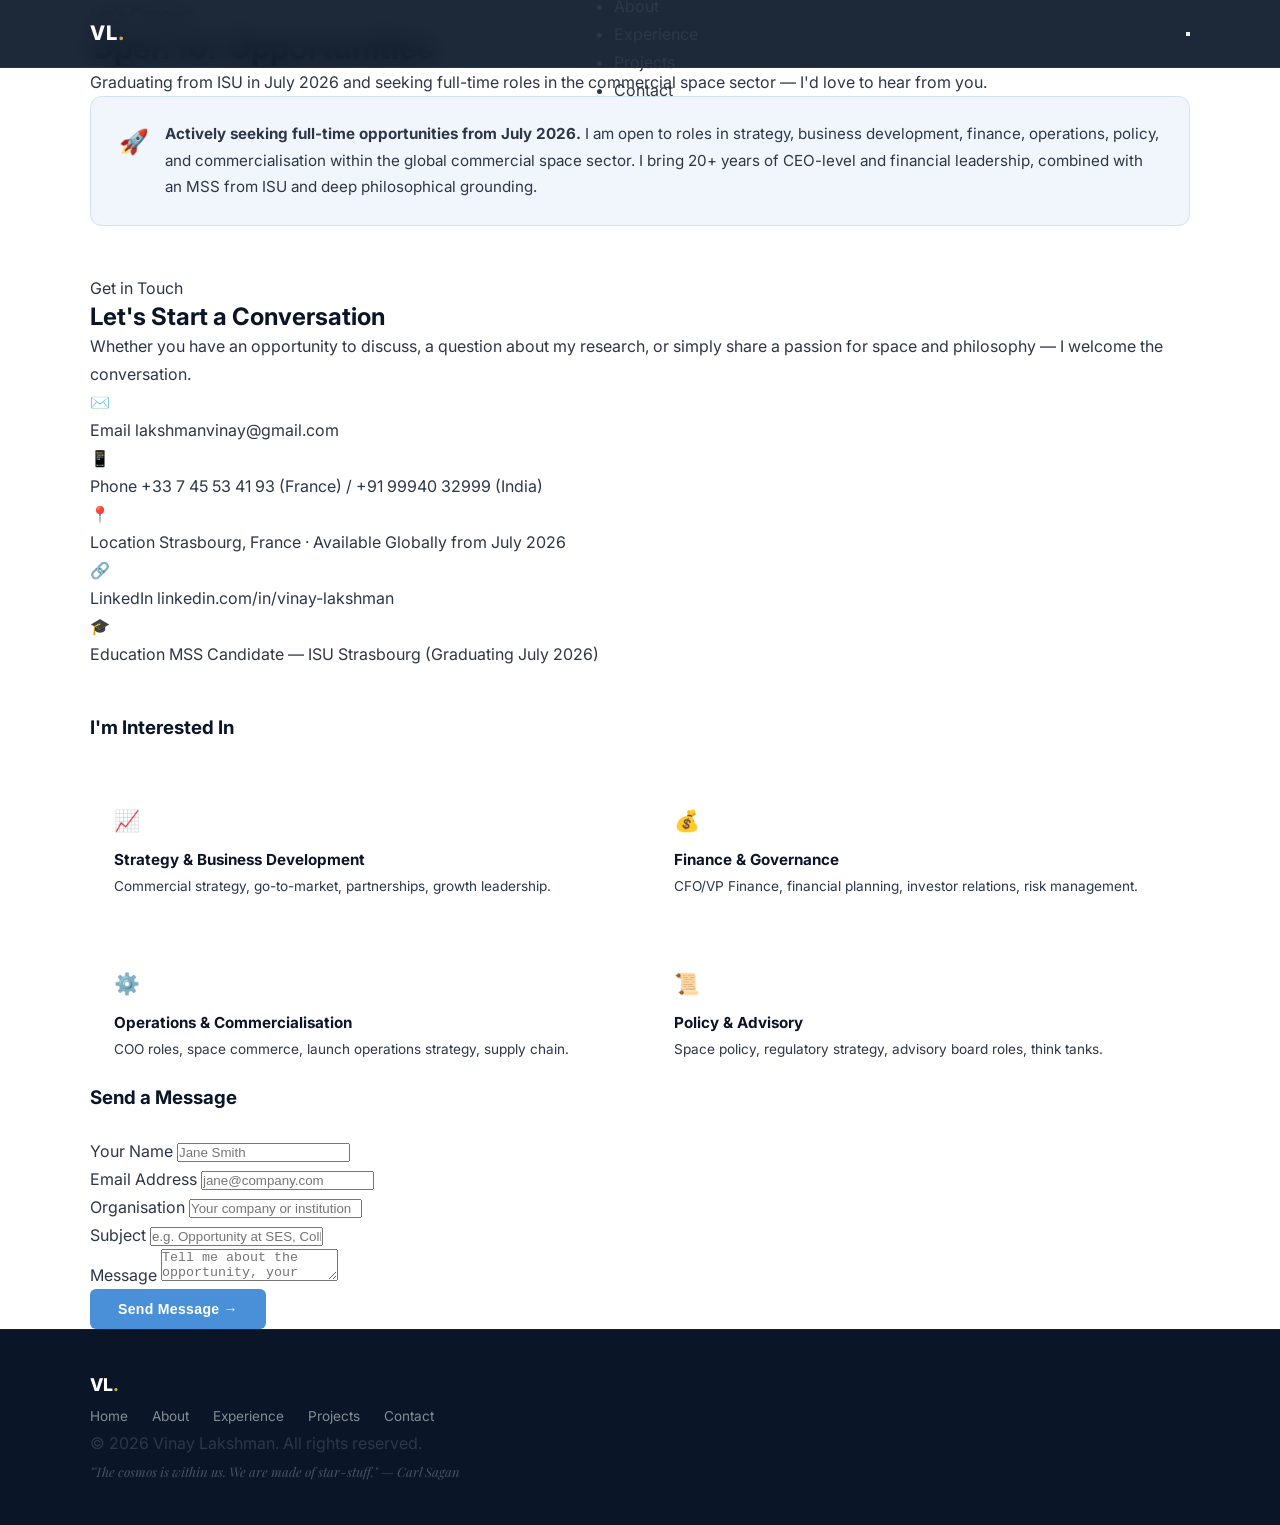
==== contact.html @ bd065288 "Add files via upload" ====
<!DOCTYPE html>
<html lang="en">
<head>
  <meta charset="UTF-8" />
  <meta name="viewport" content="width=device-width, initial-scale=1.0" />
  <title>Contact — Vinay Lakshman</title>
  <meta name="description" content="Get in touch with Vinay Lakshman — open to opportunities in the commercial space sector from July 2026." />
  <link rel="preconnect" href="https://fonts.googleapis.com" />
  <link href="https://fonts.googleapis.com/css2?family=Inter:wght@300;400;500;600;700&family=Playfair+Display:ital,wght@0,600;1,400&display=swap" rel="stylesheet" />
  <link rel="stylesheet" href="css/style.css" />
  <style>
    .contact-hero-note {
      background: rgba(74, 144, 217, 0.08);
      border: 1px solid rgba(74, 144, 217, 0.2);
      border-radius: 12px;
      padding: 24px 28px;
      margin-bottom: 48px;
      display: flex;
      align-items: flex-start;
      gap: 16px;
    }
    .contact-hero-note .note-icon { font-size: 1.5rem; flex-shrink: 0; }
    .contact-hero-note p { font-size: 0.95rem; color: var(--color-text-light); margin: 0; }
    .contact-hero-note p strong { color: var(--color-text); }

    .form-success {
      display: none;
      background: rgba(74, 144, 217, 0.08);
      border: 1px solid rgba(74, 144, 217, 0.3);
      border-radius: 12px;
      padding: 24px;
      text-align: center;
      margin-top: 16px;
    }
    .form-success p { color: var(--color-text); margin: 0; font-weight: 500; }

    .opportunity-cards {
      display: grid;
      grid-template-columns: repeat(2, 1fr);
      gap: 20px;
      margin-top: 40px;
    }
    .opportunity-card {
      background: var(--color-bg-alt);
      border-radius: 12px;
      padding: 24px;
      border: 1px solid var(--color-border);
    }
    .opportunity-card .icon { font-size: 1.3rem; margin-bottom: 10px; display: block; }
    .opportunity-card h4 { font-size: 0.95rem; margin-bottom: 6px; }
    .opportunity-card p { font-size: 0.85rem; color: var(--color-text-light); margin: 0; }

    @media (max-width: 968px) {
      .opportunity-cards { grid-template-columns: 1fr; }
    }
  </style>
</head>
<body>

  <!-- Navigation -->
  <nav class="navbar scrolled" id="navbar">
    <div class="container">
      <a href="index.html" class="nav-logo">VL<span>.</span></a>
      <ul class="nav-links" id="nav-links">
        <li><a href="index.html">Home</a></li>
        <li><a href="about.html">About</a></li>
        <li><a href="experience.html">Experience</a></li>
        <li><a href="projects.html">Projects</a></li>
        <li><a href="contact.html" class="active">Contact</a></li>
      </ul>
      <button class="nav-toggle" id="nav-toggle" aria-label="Toggle menu">
        <span></span><span></span><span></span>
      </button>
    </div>
  </nav>

  <!-- Page Hero -->
  <div class="page-hero">
    <div class="container">
      <span class="section-label">Let's Connect</span>
      <h1>Open for Opportunities</h1>
      <p>Graduating from ISU in July 2026 and seeking full-time roles in the commercial space sector — I'd love to hear from you.</p>
    </div>
  </div>

  <!-- Contact Section -->
  <section class="contact-section">
    <div class="container">

      <div class="contact-hero-note fade-in">
        <span class="note-icon">🚀</span>
        <p>
          <strong>Actively seeking full-time opportunities from July 2026.</strong> I am open to roles in strategy, business development, finance, operations, policy, and commercialisation within the global commercial space sector. I bring 20+ years of CEO-level and financial leadership, combined with an MSS from ISU and deep philosophical grounding.
        </p>
      </div>

      <div class="contact-grid">

        <!-- Left: Info -->
        <div class="contact-info fade-in">
          <span class="section-label">Get in Touch</span>
          <h2>Let's Start a Conversation</h2>
          <p>Whether you have an opportunity to discuss, a question about my research, or simply share a passion for space and philosophy — I welcome the conversation.</p>

          <div class="contact-details">
            <div class="contact-item">
              <div class="contact-icon">✉️</div>
              <div class="contact-item-text">
                <span class="label">Email</span>
                <a href="mailto:lakshmanvinay@gmail.com">lakshmanvinay@gmail.com</a>
              </div>
            </div>
            <div class="contact-item">
              <div class="contact-icon">📱</div>
              <div class="contact-item-text">
                <span class="label">Phone</span>
                <span>+33 7 45 53 41 93 (France) / +91 99940 32999 (India)</span>
              </div>
            </div>
            <div class="contact-item">
              <div class="contact-icon">📍</div>
              <div class="contact-item-text">
                <span class="label">Location</span>
                <span>Strasbourg, France · Available Globally from July 2026</span>
              </div>
            </div>
            <div class="contact-item">
              <div class="contact-icon">🔗</div>
              <div class="contact-item-text">
                <span class="label">LinkedIn</span>
                <a href="https://www.linkedin.com/in/vinay-lakshman" target="_blank">linkedin.com/in/vinay-lakshman</a>
              </div>
            </div>
            <div class="contact-item">
              <div class="contact-icon">🎓</div>
              <div class="contact-item-text">
                <span class="label">Education</span>
                <span>MSS Candidate — ISU Strasbourg (Graduating July 2026)</span>
              </div>
            </div>
          </div>

          <!-- Opportunity Types -->
          <h3 style="margin-top: 48px; margin-bottom: 20px;">I'm Interested In</h3>
          <div class="opportunity-cards">
            <div class="opportunity-card">
              <span class="icon">📈</span>
              <h4>Strategy &amp; Business Development</h4>
              <p>Commercial strategy, go-to-market, partnerships, growth leadership.</p>
            </div>
            <div class="opportunity-card">
              <span class="icon">💰</span>
              <h4>Finance &amp; Governance</h4>
              <p>CFO/VP Finance, financial planning, investor relations, risk management.</p>
            </div>
            <div class="opportunity-card">
              <span class="icon">⚙️</span>
              <h4>Operations &amp; Commercialisation</h4>
              <p>COO roles, space commerce, launch operations strategy, supply chain.</p>
            </div>
            <div class="opportunity-card">
              <span class="icon">📜</span>
              <h4>Policy &amp; Advisory</h4>
              <p>Space policy, regulatory strategy, advisory board roles, think tanks.</p>
            </div>
          </div>
        </div>

        <!-- Right: Form -->
        <div class="fade-in">
          <div class="contact-form">
            <h3 style="margin-bottom: 28px;">Send a Message</h3>
            <form id="contact-form">
              <div class="form-group">
                <label for="name">Your Name</label>
                <input type="text" id="name" name="name" placeholder="Jane Smith" required />
              </div>
              <div class="form-group">
                <label for="email">Email Address</label>
                <input type="email" id="email" name="email" placeholder="jane@company.com" required />
              </div>
              <div class="form-group">
                <label for="organisation">Organisation</label>
                <input type="text" id="organisation" name="organisation" placeholder="Your company or institution" />
              </div>
              <div class="form-group">
                <label for="subject">Subject</label>
                <input type="text" id="subject" name="subject" placeholder="e.g. Opportunity at SES, Collaboration on research..." />
              </div>
              <div class="form-group">
                <label for="message">Message</label>
                <textarea id="message" name="message" placeholder="Tell me about the opportunity, your organisation, or what you'd like to discuss..." required></textarea>
              </div>
              <button type="submit" class="btn btn-primary">Send Message →</button>
            </form>
            <div class="form-success" id="form-success">
              <p>✅ Thank you — I'll be in touch soon.</p>
            </div>
          </div>
        </div>

      </div>
    </div>
  </section>

  <!-- Footer -->
  <footer class="footer">
    <div class="container">
      <div class="footer-content">
        <div class="footer-logo">VL<span>.</span></div>
        <ul class="footer-links">
          <li><a href="index.html">Home</a></li>
          <li><a href="about.html">About</a></li>
          <li><a href="experience.html">Experience</a></li>
          <li><a href="projects.html">Projects</a></li>
          <li><a href="contact.html">Contact</a></li>
        </ul>
      </div>
      <div class="footer-bottom">
        <p>© 2026 Vinay Lakshman. All rights reserved.</p>
        <span class="footer-quote">"The cosmos is within us. We are made of star-stuff." — Carl Sagan</span>
      </div>
    </div>
  </footer>

  <script src="js/main.js"></script>
</body>
</html>
---- css/style.css ----
/* ============================================
   VINAY LAKSHMAN — Personal Website
   Single-Page Design · Clean & Modern
   ============================================ */

:root {
  --navy:        #0a1628;
  --navy-mid:    #1a2a4a;
  --blue:        #4a90d9;
  --blue-light:  #6bb0f0;
  --gold:        #c9a84c;
  --gold-light:  #e8c97a;
  --text:        #2d3748;
  --text-light:  #718096;
  --bg:          #ffffff;
  --bg-alt:      #f7f8fc;
  --border:      #e2e8f0;
  --max-w:       1100px;
  --radius:      16px;
  --transition:  0.35s ease;
  --font-sans:   'Inter', sans-serif;
  --font-serif:  'Playfair Display', serif;
}

*, *::before, *::after { margin: 0; padding: 0; box-sizing: border-box; }

html { scroll-behavior: smooth; font-size: 16px; }

body {
  font-family: var(--font-sans);
  color: var(--text);
  background: var(--bg);
  line-height: 1.75;
  -webkit-font-smoothing: antialiased;
}

a { text-decoration: none; color: inherit; transition: color var(--transition); }
img { max-width: 100%; display: block; }

h1, h2, h3, h4 {
  font-family: var(--font-sans);
  font-weight: 700;
  line-height: 1.25;
  color: var(--navy);
}

.container {
  width: 92%;
  max-width: var(--max-w);
  margin: 0 auto;
}

/* ── NAV ──────────────────────────────────── */
.navbar {
  position: fixed; top: 0; left: 0; width: 100%;
  height: 68px; z-index: 100;
  display: flex; align-items: center;
  background: rgba(10,22,40,0.92);
  backdrop-filter: blur(12px);
  border-bottom: 1px solid rgba(255,255,255,0.06);
}
.navbar .container {
  display: flex; align-items: center; justify-content: space-between;
}
.nav-logo {
  font-size: 1.25rem; font-weight: 800; color: #fff; letter-spacing: 1px;
}
.nav-logo span { color: var(--gold); }
.nav-right {
  display: flex; align-items: center; gap: 12px;
}
.nav-btn {
  padding: 9px 22px; border-radius: 6px; font-size: 0.85rem; font-weight: 600;
  border: 1.5px solid rgba(255,255,255,0.25); color: rgba(255,255,255,0.85);
  transition: all var(--transition); cursor: pointer; background: transparent;
}
.nav-btn:hover { border-color: var(--gold); color: var(--gold); }
.nav-btn.primary { background: var(--blue); border-color: var(--blue); color: #fff; }
.nav-btn.primary:hover { background: var(--blue-light); border-color: var(--blue-light); }

/* ── HERO ─────────────────────────────────── */
.hero {
  min-height: 100vh;
  background: linear-gradient(150deg, var(--navy) 0%, var(--navy-mid) 60%, #0f2847 100%);
  display: flex; align-items: center;
  position: relative; overflow: hidden;
  padding-top: 68px;
}
.hero::after {
  content: '';
  position: absolute; inset: 0;
  background:
    radial-gradient(ellipse at 75% 25%, rgba(74,144,217,0.18) 0%, transparent 55%),
    radial-gradient(ellipse at 20% 75%, rgba(201,168,76,0.09) 0%, transparent 50%);
}
#stars-canvas {
  position: absolute; top: 0; left: 0; width: 100%; height: 100%; z-index: 1;
}
.hero .container {
  position: relative; z-index: 2;
  display: grid;
  grid-template-columns: 300px 1fr;
  gap: 72px;
  align-items: center;
  padding: 80px 0;
}

/* Photo */
.hero-photo-wrap {
  display: flex; flex-direction: column; align-items: center; gap: 16px;
}
.hero-photo {
  width: 260px; height: 300px;
  border-radius: var(--radius);
  background: rgba(255,255,255,0.05);
  border: 2px dashed rgba(255,255,255,0.2);
  display: flex; flex-direction: column;
  align-items: center; justify-content: center;
  text-align: center; padding: 24px;
  overflow: hidden; position: relative;
}
.hero-photo img {
  position: absolute; inset: 0;
  width: 100%; height: 100%;
  object-fit: cover; border-radius: calc(var(--radius) - 2px);
}
.hero-photo .photo-placeholder {
  display: flex; flex-direction: column; align-items: center; gap: 12px;
}
.hero-photo .photo-placeholder .icon { font-size: 2.5rem; opacity: 0.5; }
.hero-photo .photo-placeholder p {
  font-size: 0.82rem; color: rgba(255,255,255,0.4); line-height: 1.5;
}
.hero-photo-name {
  font-size: 1rem; font-weight: 700; color: #fff; letter-spacing: 1px; text-align: center;
}
.hero-photo-title {
  font-size: 0.78rem; color: var(--gold); text-align: center; letter-spacing: 0.5px;
}

/* Intro text */
.hero-text {}
.hero-eyebrow {
  display: inline-block;
  font-size: 0.72rem; font-weight: 700; letter-spacing: 3px; text-transform: uppercase;
  color: var(--gold); margin-bottom: 14px;
}
.hero-text h1 {
  font-size: clamp(2rem, 4vw, 3rem); color: #fff; margin-bottom: 32px; font-weight: 700;
}
.hero-text h1 em {
  font-style: normal; color: var(--blue-light);
}
.intro-paras { display: flex; flex-direction: column; gap: 18px; }
.intro-para {
  font-size: 0.98rem; color: rgba(255,255,255,0.72); line-height: 1.85;
}
.intro-para .label {
  display: inline-block; font-size: 0.7rem; font-weight: 700;
  letter-spacing: 2px; text-transform: uppercase;
  color: var(--gold); margin-bottom: 6px;
}
.hero-actions { display: flex; gap: 14px; margin-top: 36px; flex-wrap: wrap; }
.btn {
  display: inline-flex; align-items: center; gap: 8px;
  padding: 12px 28px; border-radius: 6px;
  font-size: 0.88rem; font-weight: 600; letter-spacing: 0.3px;
  transition: all var(--transition); cursor: pointer; border: none;
}
.btn-primary { background: var(--blue); color: #fff; }
.btn-primary:hover { background: var(--blue-light); transform: translateY(-2px); box-shadow: 0 8px 24px rgba(74,144,217,0.35); }
.btn-ghost { background: transparent; color: rgba(255,255,255,0.8); border: 1.5px solid rgba(255,255,255,0.25); }
.btn-ghost:hover { border-color: var(--gold); color: var(--gold); transform: translateY(-2px); }

/* ── THREE BOXES ──────────────────────────── */
.boxes-section {
  background: var(--bg-alt);
  padding: 80px 0 100px;
}
.boxes-grid {
  display: grid;
  grid-template-columns: repeat(3, 1fr);
  gap: 24px;
  margin-bottom: 48px;
}
.box-trigger {
  background: var(--bg);
  border: 1.5px solid var(--border);
  border-radius: var(--radius);
  padding: 36px 28px;
  cursor: pointer;
  text-align: center;
  transition: all var(--transition);
  position: relative;
  overflow: hidden;
  user-select: none;
}
.box-trigger::before {
  content: '';
  position: absolute; top: 0; left: 0; right: 0; height: 4px;
  background: linear-gradient(90deg, var(--blue), var(--gold));
  transform: scaleX(0); transform-origin: left;
  transition: transform var(--transition);
}
.box-trigger:hover::before,
.box-trigger.active::before { transform: scaleX(1); }
.box-trigger:hover {
  border-color: transparent;
  box-shadow: 0 12px 48px rgba(0,0,0,0.08);
  transform: translateY(-4px);
}
.box-trigger.active {
  border-color: var(--blue);
  box-shadow: 0 12px 48px rgba(74,144,217,0.12);
  transform: translateY(-4px);
}
.box-icon { font-size: 2.2rem; margin-bottom: 14px; }
.box-title {
  font-size: 1.1rem; font-weight: 700; color: var(--navy); margin-bottom: 6px;
}
.box-subtitle { font-size: 0.85rem; color: var(--text-light); }
.box-arrow {
  display: inline-block; margin-top: 16px; font-size: 1.1rem;
  color: var(--blue); transition: transform var(--transition);
}
.box-trigger.active .box-arrow { transform: rotate(180deg); }

/* Panel */
.box-panel {
  background: var(--bg);
  border-radius: var(--radius);
  border: 1.5px solid var(--border);
  overflow: hidden;
  max-height: 0;
  transition: max-height 0.6s cubic-bezier(0.4,0,0.2,1), opacity 0.4s ease, border-color 0.3s ease;
  opacity: 0;
}
.box-panel.open {
  max-height: 9000px;
  opacity: 1;
  border-color: var(--blue);
}
.panel-inner { padding: 56px 64px; }

/* ── PANEL SECTION HEADER ─────────────────── */
.panel-header {
  display: flex; align-items: center; gap: 16px;
  margin-bottom: 48px; padding-bottom: 24px;
  border-bottom: 2px solid var(--bg-alt);
}
.panel-header-icon { font-size: 2rem; }
.panel-header h2 { font-size: 1.8rem; }
.panel-header p { color: var(--text-light); font-size: 0.95rem; margin-top: 4px; }

/* ── EXPERIENCE PANEL ─────────────────────── */
.exp-list { display: flex; flex-direction: column; gap: 0; }
.exp-item {
  display: grid;
  grid-template-columns: 180px 1fr;
  gap: 0;
  position: relative;
}
.exp-item:not(:last-child)::after {
  content: '';
  position: absolute;
  left: 179px;
  top: 0; bottom: 0;
  width: 1px;
  background: var(--border);
}
.exp-left {
  padding: 28px 32px 28px 0;
  border-right: 1px solid var(--border);
  text-align: right;
}
.exp-date {
  font-size: 0.78rem; font-weight: 700; text-transform: uppercase;
  letter-spacing: 1px; color: var(--blue); margin-bottom: 8px;
  display: block;
}
.exp-logo-wrap {
  width: 72px; height: 40px;
  margin: 0 0 0 auto;
  display: flex; align-items: center; justify-content: flex-end;
}
.exp-logo-wrap img {
  max-width: 72px; max-height: 36px;
  object-fit: contain; filter: grayscale(20%);
}
.company-badge {
  display: inline-block;
  font-size: 0.7rem; font-weight: 700; letter-spacing: 1px;
  padding: 4px 10px; border-radius: 4px;
  background: var(--bg-alt); color: var(--navy);
  border: 1px solid var(--border);
  text-transform: uppercase;
}
.exp-right {
  padding: 28px 0 28px 32px;
}
.exp-right h3 { font-size: 1.05rem; margin-bottom: 2px; }
.exp-company {
  font-size: 0.88rem; font-weight: 600; color: var(--blue); margin-bottom: 4px;
}
.exp-company a { color: var(--blue); }
.exp-company a:hover { color: var(--navy); }
.exp-location { font-size: 0.8rem; color: var(--text-light); margin-bottom: 14px; }
.exp-bullets { list-style: none; display: flex; flex-direction: column; gap: 7px; }
.exp-bullets li {
  font-size: 0.9rem; color: var(--text-light);
  padding-left: 16px; position: relative; line-height: 1.65;
}
.exp-bullets li::before {
  content: '→'; position: absolute; left: 0;
  color: var(--blue); font-size: 0.78rem; top: 3px;
}
.exp-sub-roles { margin-bottom: 10px; display: flex; flex-direction: column; gap: 3px; }
.exp-sub-role { font-size: 0.82rem; color: var(--text-light); }
.exp-sub-role strong { color: var(--text); }
.exp-tags { display: flex; flex-wrap: wrap; gap: 6px; margin-top: 12px; }
.exp-tag {
  font-size: 0.72rem; padding: 3px 10px; border-radius: 20px;
  background: rgba(74,144,217,0.08); color: var(--blue); font-weight: 500;
}
.achievement {
  display: inline-flex; align-items: center; gap: 6px;
  background: rgba(201,168,76,0.1); color: #7a5c1e;
  border: 1px solid rgba(201,168,76,0.3);
  font-size: 0.75rem; font-weight: 600; padding: 4px 12px;
  border-radius: 20px; margin-top: 10px; margin-right: 6px;
}

/* ── EDUCATION PANEL ──────────────────────── */
.edu-list { display: flex; flex-direction: column; gap: 32px; }
.edu-item {
  background: var(--bg-alt);
  border-radius: 12px;
  padding: 32px 36px;
  border-left: 4px solid var(--blue);
  transition: box-shadow var(--transition);
}
.edu-item:hover { box-shadow: 0 6px 24px rgba(0,0,0,0.06); }
.edu-item.featured { border-left-color: var(--gold); background: #fffdf5; }
.edu-item.philosophy { border-left-color: #9b59b6; }
.edu-header { display: flex; align-items: flex-start; justify-content: space-between; gap: 16px; margin-bottom: 12px; }
.edu-header h3 { font-size: 1.05rem; }
.edu-dates { font-size: 0.78rem; color: var(--text-light); white-space: nowrap; font-weight: 600; }
.edu-school { font-size: 0.9rem; font-weight: 600; color: var(--blue); margin-bottom: 4px; }
.edu-item.featured .edu-school { color: #b8860b; }
.edu-item.philosophy .edu-school { color: #9b59b6; }
.edu-school a { color: inherit; }
.edu-school a:hover { text-decoration: underline; }
.edu-location { font-size: 0.82rem; color: var(--text-light); margin-bottom: 14px; }
.edu-body { font-size: 0.9rem; color: var(--text-light); line-height: 1.75; }
.edu-body p { margin-bottom: 10px; }
.edu-body p:last-child { margin-bottom: 0; }
.edu-project {
  background: rgba(74,144,217,0.06); border: 1px solid rgba(74,144,217,0.15);
  border-radius: 8px; padding: 14px 18px; margin-top: 12px;
}
.edu-item.featured .edu-project {
  background: rgba(201,168,76,0.06); border-color: rgba(201,168,76,0.2);
}
.edu-project-label {
  font-size: 0.7rem; font-weight: 700; letter-spacing: 2px; text-transform: uppercase;
  color: var(--blue); margin-bottom: 4px; display: block;
}
.edu-item.featured .edu-project-label { color: #b8860b; }
.edu-project-title { font-size: 0.88rem; font-weight: 600; color: var(--navy); }
.edu-project-desc { font-size: 0.85rem; color: var(--text-light); margin-top: 4px; }
.edu-logo { height: 36px; width: auto; margin-bottom: 12px; object-fit: contain; }

/* ── KNOWING VINAY PANEL ──────────────────── */
.knowing-grid { display: flex; flex-direction: column; gap: 40px; }
.knowing-block {}
.knowing-block h3 {
  font-size: 1.1rem; margin-bottom: 4px;
  display: flex; align-items: center; gap: 10px;
}
.knowing-block h3 .kicon { font-size: 1.3rem; }
.knowing-divider {
  width: 40px; height: 2px; background: var(--gold); margin: 10px 0 16px;
  border-radius: 2px;
}
.knowing-block p { font-size: 0.93rem; color: var(--text-light); line-height: 1.8; margin-bottom: 10px; }
.knowing-block p:last-child { margin-bottom: 0; }
.knowing-block .quote {
  font-family: var(--font-serif); font-style: italic; font-size: 1.05rem;
  color: var(--navy-mid); border-left: 3px solid var(--gold);
  padding: 12px 20px; background: #fffdf5; border-radius: 0 8px 8px 0;
  margin: 16px 0;
}
.memberships { display: flex; flex-wrap: wrap; gap: 10px; margin-top: 12px; }
.membership-badge {
  display: inline-flex; align-items: center; gap: 8px;
  padding: 8px 16px; border-radius: 8px;
  background: var(--bg-alt); border: 1px solid var(--border);
  font-size: 0.82rem; font-weight: 600; color: var(--navy);
  transition: all var(--transition);
}
.membership-badge:hover { border-color: var(--blue); color: var(--blue); }
.interests-row { display: flex; flex-wrap: wrap; gap: 12px; margin-top: 12px; }
.interest-pill {
  display: inline-flex; align-items: center; gap: 8px;
  padding: 10px 18px; border-radius: 24px;
  background: var(--bg-alt); border: 1px solid var(--border);
  font-size: 0.85rem; font-weight: 500; color: var(--text);
  transition: all var(--transition);
}
.interest-pill:hover { background: rgba(74,144,217,0.06); border-color: var(--blue); color: var(--blue); }

/* ── FOOTER ───────────────────────────────── */
.footer {
  background: var(--navy); padding: 40px 0;
  border-top: 1px solid rgba(255,255,255,0.05);
}
.footer-inner {
  display: flex; align-items: center; justify-content: space-between; flex-wrap: wrap; gap: 20px;
}
.footer-logo { font-size: 1.1rem; font-weight: 800; color: #fff; }
.footer-logo span { color: var(--gold); }
.footer-links { display: flex; gap: 24px; list-style: none; }
.footer-links a { font-size: 0.85rem; color: rgba(255,255,255,0.5); }
.footer-links a:hover { color: #fff; }
.footer-copy { font-size: 0.8rem; color: rgba(255,255,255,0.3); }
.footer-quote { font-family: var(--font-serif); font-style: italic; color: rgba(255,255,255,0.25); font-size: 0.82rem; }

/* ── FADE-IN ──────────────────────────────── */
.fade-in { opacity: 0; transform: translateY(20px); transition: opacity 0.55s ease, transform 0.55s ease; }
.fade-in.visible { opacity: 1; transform: translateY(0); }

/* ── RESPONSIVE ───────────────────────────── */
@media (max-width: 900px) {
  .hero .container { grid-template-columns: 1fr; gap: 40px; text-align: center; }
  .hero-photo-wrap { align-items: center; }
  .hero-photo { width: 200px; height: 240px; margin: 0 auto; }
  .intro-para .label { display: block; text-align: left; }
  .boxes-grid { grid-template-columns: 1fr; }
  .panel-inner { padding: 36px 28px; }
  .exp-item { grid-template-columns: 1fr; }
  .exp-item::after { display: none; }
  .exp-left { text-align: left; border-right: none; padding: 20px 0 0; border-top: 1px solid var(--border); }
  .exp-logo-wrap { margin: 0; }
  .exp-right { padding: 16px 0 20px; }
  .hero-actions { justify-content: center; }
}

@media (max-width: 560px) {
  .hero .container { padding: 48px 0; }
  .panel-inner { padding: 28px 20px; }
  .edu-header { flex-direction: column; gap: 4px; }
  .footer-inner { flex-direction: column; align-items: flex-start; gap: 16px; }
}
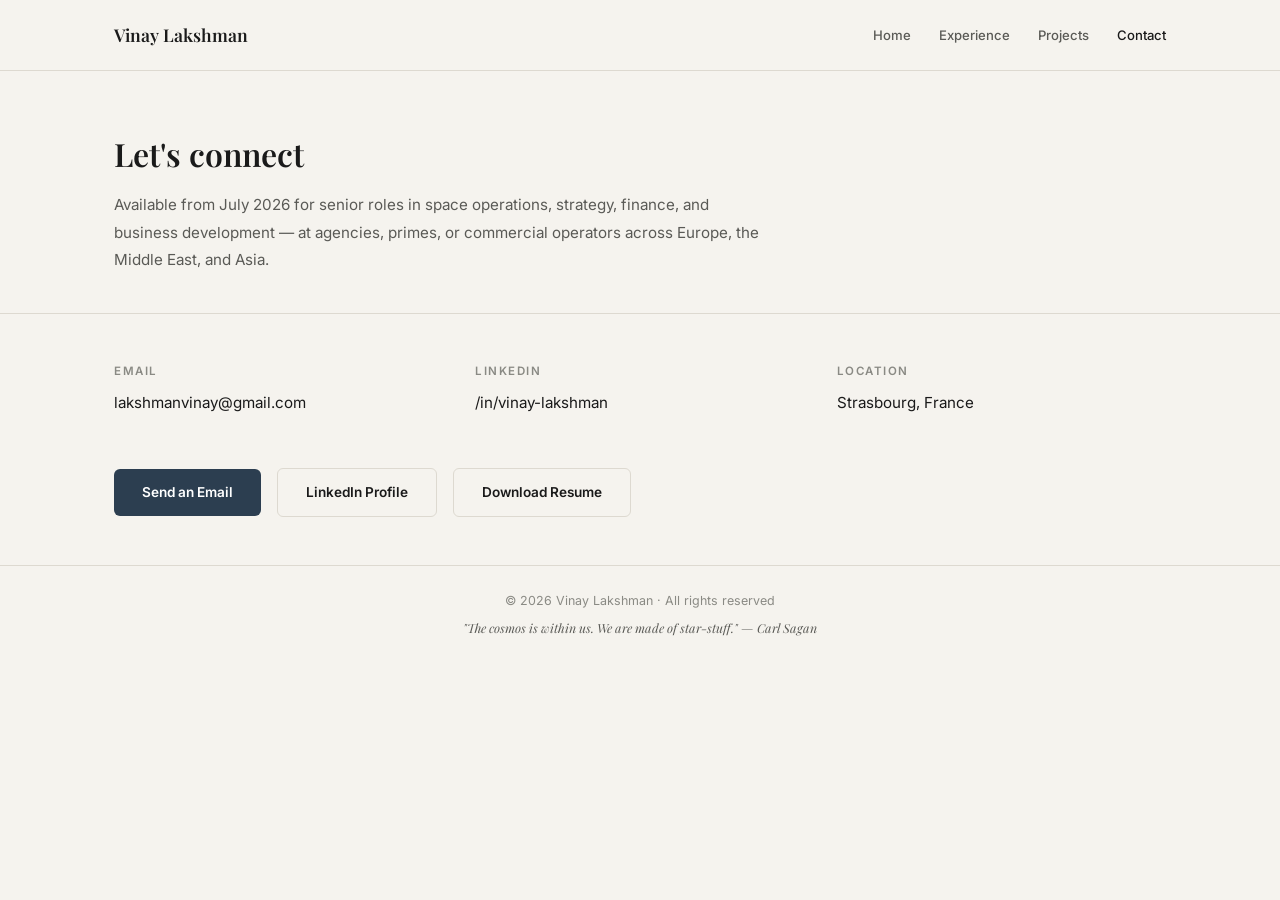
==== commit 671b1cfd: "Add files via upload" ====
--- a/contact.html
+++ b/contact.html
@@ -4,225 +4,92 @@
   <meta charset="UTF-8" />
   <meta name="viewport" content="width=device-width, initial-scale=1.0" />
   <title>Contact — Vinay Lakshman</title>
-  <meta name="description" content="Get in touch with Vinay Lakshman — open to opportunities in the commercial space sector from July 2026." />
   <link rel="preconnect" href="https://fonts.googleapis.com" />
-  <link href="https://fonts.googleapis.com/css2?family=Inter:wght@300;400;500;600;700&family=Playfair+Display:ital,wght@0,600;1,400&display=swap" rel="stylesheet" />
-  <link rel="stylesheet" href="css/style.css" />
+  <link href="https://fonts.googleapis.com/css2?family=Inter:wght@300;400;500;600;700&family=Playfair+Display:ital,wght@0,500;0,600;0,700;1,400&family=JetBrains+Mono:wght@400;500&display=swap" rel="stylesheet" />
   <style>
-    .contact-hero-note {
-      background: rgba(74, 144, 217, 0.08);
-      border: 1px solid rgba(74, 144, 217, 0.2);
-      border-radius: 12px;
-      padding: 24px 28px;
-      margin-bottom: 48px;
-      display: flex;
-      align-items: flex-start;
-      gap: 16px;
+    *, *::before, *::after { margin: 0; padding: 0; box-sizing: border-box; }
+    :root {
+      --bg: #f5f3ee; --text: #1a1a1a; --text-secondary: #5a5a56;
+      --text-muted: #8a8a84; --accent-blue: #3b6fa0; --gold: #b8941f;
+      --border: #ddd9d0;
+      --font-sans: 'Inter', -apple-system, sans-serif;
+      --font-serif: 'Playfair Display', Georgia, serif;
+      --font-mono: 'JetBrains Mono', monospace;
+      --max-width: 1100px;
     }
-    .contact-hero-note .note-icon { font-size: 1.5rem; flex-shrink: 0; }
-    .contact-hero-note p { font-size: 0.95rem; color: var(--color-text-light); margin: 0; }
-    .contact-hero-note p strong { color: var(--color-text); }
-
-    .form-success {
-      display: none;
-      background: rgba(74, 144, 217, 0.08);
-      border: 1px solid rgba(74, 144, 217, 0.3);
-      border-radius: 12px;
-      padding: 24px;
-      text-align: center;
-      margin-top: 16px;
-    }
-    .form-success p { color: var(--color-text); margin: 0; font-weight: 500; }
-
-    .opportunity-cards {
-      display: grid;
-      grid-template-columns: repeat(2, 1fr);
-      gap: 20px;
-      margin-top: 40px;
-    }
-    .opportunity-card {
-      background: var(--color-bg-alt);
-      border-radius: 12px;
-      padding: 24px;
-      border: 1px solid var(--color-border);
-    }
-    .opportunity-card .icon { font-size: 1.3rem; margin-bottom: 10px; display: block; }
-    .opportunity-card h4 { font-size: 0.95rem; margin-bottom: 6px; }
-    .opportunity-card p { font-size: 0.85rem; color: var(--color-text-light); margin: 0; }
-
-    @media (max-width: 968px) {
-      .opportunity-cards { grid-template-columns: 1fr; }
-    }
+    body { font-family: var(--font-sans); background: var(--bg); color: var(--text); font-size: 15px; line-height: 1.7; }
+    a { color: var(--accent-blue); text-decoration: none; }
+    a:hover { text-decoration: underline; }
+    .container { max-width: var(--max-width); margin: 0 auto; padding: 0 24px; }
+    nav { padding: 20px 0; border-bottom: 1px solid var(--border); background: var(--bg); position: sticky; top: 0; z-index: 100; }
+    nav .container { display: flex; align-items: center; justify-content: space-between; }
+    .nav-name { font-family: var(--font-serif); font-size: 1.1rem; font-weight: 600; color: var(--text); }
+    .nav-links { display: flex; gap: 28px; list-style: none; }
+    .nav-links a { font-size: 0.82rem; font-weight: 500; color: var(--text-secondary); }
+    .nav-links a:hover, .nav-links a.active { color: var(--text); text-decoration: none; }
+    .page-hero { padding: 56px 0 40px; border-bottom: 1px solid var(--border); }
+    .page-hero h1 { font-family: var(--font-serif); font-size: 2rem; font-weight: 600; margin-bottom: 10px; }
+    .page-hero p { font-size: 0.95rem; color: var(--text-secondary); max-width: 650px; line-height: 1.8; }
+    .section { padding: 48px 0; }
+    .contact-grid { display: grid; grid-template-columns: repeat(3, 1fr); gap: 32px; margin-bottom: 40px; }
+    .contact-item .contact-label { font-size: 0.72rem; font-weight: 600; text-transform: uppercase; letter-spacing: 1.5px; color: var(--text-muted); margin-bottom: 8px; }
+    .contact-item a, .contact-item p { font-size: 0.95rem; color: var(--text); margin: 0; }
+    .btn { display: inline-block; padding: 12px 28px; border-radius: 6px; font-size: 0.85rem; font-weight: 600; transition: all 0.2s; margin-right: 12px; margin-top: 12px; }
+    .btn-primary { background: #2c3e50; color: #fff; }
+    .btn-primary:hover { background: #1a2a3a; text-decoration: none; }
+    .btn-outline { border: 1.5px solid var(--border); color: var(--text); }
+    .btn-outline:hover { border-color: var(--text); text-decoration: none; }
+    footer { padding: 24px 0; font-size: 0.78rem; color: var(--text-muted); text-align: center; border-top: 1px solid var(--border); }
+    footer span { font-family: var(--font-serif); font-style: italic; display: block; margin-top: 6px; color: var(--text-secondary); }
+    @media (max-width: 768px) { .contact-grid { grid-template-columns: 1fr; } }
   </style>
 </head>
 <body>
-
-  <!-- Navigation -->
-  <nav class="navbar scrolled" id="navbar">
+  <nav>
     <div class="container">
-      <a href="index.html" class="nav-logo">VL<span>.</span></a>
-      <ul class="nav-links" id="nav-links">
+      <a href="index.html" class="nav-name">Vinay Lakshman</a>
+      <ul class="nav-links">
         <li><a href="index.html">Home</a></li>
-        <li><a href="about.html">About</a></li>
         <li><a href="experience.html">Experience</a></li>
         <li><a href="projects.html">Projects</a></li>
         <li><a href="contact.html" class="active">Contact</a></li>
       </ul>
-      <button class="nav-toggle" id="nav-toggle" aria-label="Toggle menu">
-        <span></span><span></span><span></span>
-      </button>
     </div>
   </nav>
-
-  <!-- Page Hero -->
   <div class="page-hero">
     <div class="container">
-      <span class="section-label">Let's Connect</span>
-      <h1>Open for Opportunities</h1>
-      <p>Graduating from ISU in July 2026 and seeking full-time roles in the commercial space sector — I'd love to hear from you.</p>
+      <h1>Let's connect</h1>
+      <p>Available from July 2026 for senior roles in space operations, strategy, finance, and business development — at agencies, primes, or commercial operators across Europe, the Middle East, and Asia.</p>
     </div>
   </div>
-
-  <!-- Contact Section -->
-  <section class="contact-section">
+  <section class="section">
     <div class="container">
-
-      <div class="contact-hero-note fade-in">
-        <span class="note-icon">🚀</span>
-        <p>
-          <strong>Actively seeking full-time opportunities from July 2026.</strong> I am open to roles in strategy, business development, finance, operations, policy, and commercialisation within the global commercial space sector. I bring 20+ years of CEO-level and financial leadership, combined with an MSS from ISU and deep philosophical grounding.
-        </p>
+      <div class="contact-grid">
+        <div class="contact-item">
+          <div class="contact-label">Email</div>
+          <a href="mailto:lakshmanvinay@gmail.com">lakshmanvinay@gmail.com</a>
+        </div>
+        <div class="contact-item">
+          <div class="contact-label">LinkedIn</div>
+          <a href="https://www.linkedin.com/in/vinay-lakshman" target="_blank">/in/vinay-lakshman</a>
+        </div>
+        <div class="contact-item">
+          <div class="contact-label">Location</div>
+          <p>Strasbourg, France</p>
+        </div>
       </div>
-
-      <div class="contact-grid">
-
-        <!-- Left: Info -->
-        <div class="contact-info fade-in">
-          <span class="section-label">Get in Touch</span>
-          <h2>Let's Start a Conversation</h2>
-          <p>Whether you have an opportunity to discuss, a question about my research, or simply share a passion for space and philosophy — I welcome the conversation.</p>
-
-          <div class="contact-details">
-            <div class="contact-item">
-              <div class="contact-icon">✉️</div>
-              <div class="contact-item-text">
-                <span class="label">Email</span>
-                <a href="mailto:lakshmanvinay@gmail.com">lakshmanvinay@gmail.com</a>
-              </div>
-            </div>
-            <div class="contact-item">
-              <div class="contact-icon">📱</div>
-              <div class="contact-item-text">
-                <span class="label">Phone</span>
-                <span>+33 7 45 53 41 93 (France) / +91 99940 32999 (India)</span>
-              </div>
-            </div>
-            <div class="contact-item">
-              <div class="contact-icon">📍</div>
-              <div class="contact-item-text">
-                <span class="label">Location</span>
-                <span>Strasbourg, France · Available Globally from July 2026</span>
-              </div>
-            </div>
-            <div class="contact-item">
-              <div class="contact-icon">🔗</div>
-              <div class="contact-item-text">
-                <span class="label">LinkedIn</span>
-                <a href="https://www.linkedin.com/in/vinay-lakshman" target="_blank">linkedin.com/in/vinay-lakshman</a>
-              </div>
-            </div>
-            <div class="contact-item">
-              <div class="contact-icon">🎓</div>
-              <div class="contact-item-text">
-                <span class="label">Education</span>
-                <span>MSS Candidate — ISU Strasbourg (Graduating July 2026)</span>
-              </div>
-            </div>
-          </div>
-
-          <!-- Opportunity Types -->
-          <h3 style="margin-top: 48px; margin-bottom: 20px;">I'm Interested In</h3>
-          <div class="opportunity-cards">
-            <div class="opportunity-card">
-              <span class="icon">📈</span>
-              <h4>Strategy &amp; Business Development</h4>
-              <p>Commercial strategy, go-to-market, partnerships, growth leadership.</p>
-            </div>
-            <div class="opportunity-card">
-              <span class="icon">💰</span>
-              <h4>Finance &amp; Governance</h4>
-              <p>CFO/VP Finance, financial planning, investor relations, risk management.</p>
-            </div>
-            <div class="opportunity-card">
-              <span class="icon">⚙️</span>
-              <h4>Operations &amp; Commercialisation</h4>
-              <p>COO roles, space commerce, launch operations strategy, supply chain.</p>
-            </div>
-            <div class="opportunity-card">
-              <span class="icon">📜</span>
-              <h4>Policy &amp; Advisory</h4>
-              <p>Space policy, regulatory strategy, advisory board roles, think tanks.</p>
-            </div>
-          </div>
-        </div>
-
-        <!-- Right: Form -->
-        <div class="fade-in">
-          <div class="contact-form">
-            <h3 style="margin-bottom: 28px;">Send a Message</h3>
-            <form id="contact-form">
-              <div class="form-group">
-                <label for="name">Your Name</label>
-                <input type="text" id="name" name="name" placeholder="Jane Smith" required />
-              </div>
-              <div class="form-group">
-                <label for="email">Email Address</label>
-                <input type="email" id="email" name="email" placeholder="jane@company.com" required />
-              </div>
-              <div class="form-group">
-                <label for="organisation">Organisation</label>
-                <input type="text" id="organisation" name="organisation" placeholder="Your company or institution" />
-              </div>
-              <div class="form-group">
-                <label for="subject">Subject</label>
-                <input type="text" id="subject" name="subject" placeholder="e.g. Opportunity at SES, Collaboration on research..." />
-              </div>
-              <div class="form-group">
-                <label for="message">Message</label>
-                <textarea id="message" name="message" placeholder="Tell me about the opportunity, your organisation, or what you'd like to discuss..." required></textarea>
-              </div>
-              <button type="submit" class="btn btn-primary">Send Message →</button>
-            </form>
-            <div class="form-success" id="form-success">
-              <p>✅ Thank you — I'll be in touch soon.</p>
-            </div>
-          </div>
-        </div>
-
+      <div>
+        <a href="mailto:lakshmanvinay@gmail.com" class="btn btn-primary">Send an Email</a>
+        <a href="https://www.linkedin.com/in/vinay-lakshman" target="_blank" class="btn btn-outline">LinkedIn Profile</a>
+        <a href="VL Resume.pdf" target="_blank" class="btn btn-outline">Download Resume</a>
       </div>
     </div>
   </section>
-
-  <!-- Footer -->
-  <footer class="footer">
+  <footer>
     <div class="container">
-      <div class="footer-content">
-        <div class="footer-logo">VL<span>.</span></div>
-        <ul class="footer-links">
-          <li><a href="index.html">Home</a></li>
-          <li><a href="about.html">About</a></li>
-          <li><a href="experience.html">Experience</a></li>
-          <li><a href="projects.html">Projects</a></li>
-          <li><a href="contact.html">Contact</a></li>
-        </ul>
-      </div>
-      <div class="footer-bottom">
-        <p>© 2026 Vinay Lakshman. All rights reserved.</p>
-        <span class="footer-quote">"The cosmos is within us. We are made of star-stuff." — Carl Sagan</span>
-      </div>
+      &copy; 2026 Vinay Lakshman &middot; All rights reserved
+      <span>"The cosmos is within us. We are made of star-stuff." &mdash; Carl Sagan</span>
     </div>
   </footer>
-
-  <script src="js/main.js"></script>
 </body>
 </html>
